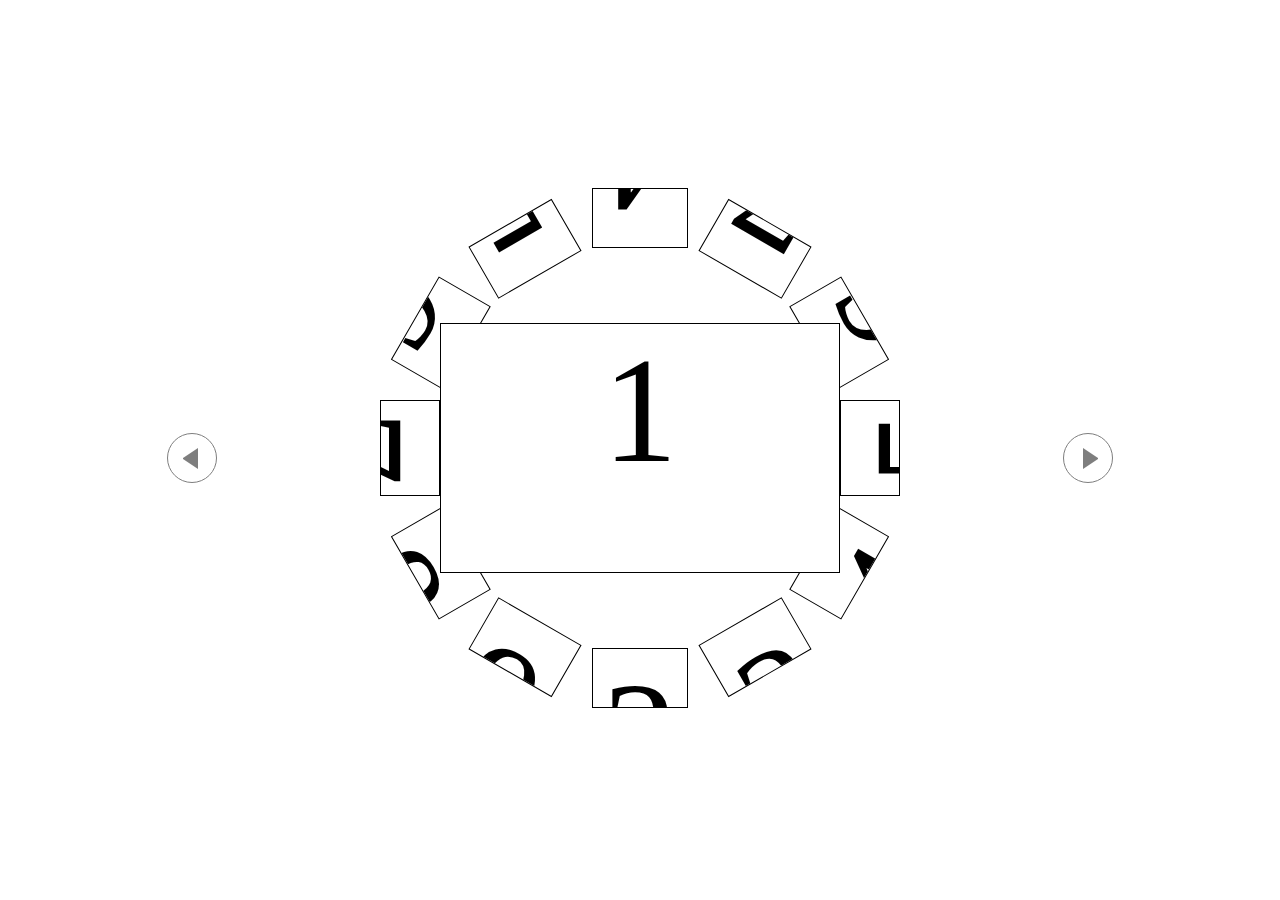
==== slider1/index.html @ 907deba1 "add html css and js file for write code of slider images" ====
<!DOCTYPE html>
<html>

<head>
    <title>Examples Easy Silder</title>
    <meta name="viewport" content="width=device-width, initial-scale=1">
    <link href="style.css" rel="stylesheet" type="text/css" />
    <script src="https://ajax.googleapis.com/ajax/libs/jquery/3.2.1/jquery.min.js"></script>
    <script src="script.js"></script>
</head>

<body>

    <section>
        <div class="slider slider_clock">
            <div>1</div>
            <div>2</div>
            <div>3</div>
            <div>4</div>
            <div>5</div>
            <div>6</div>
            <div>7</div>
            <div>8</div>
            <div>9</div>
            <div class="next_button"></div>
            <div class="prev_button"></div>
        </div>
        <script>
            $(document).ready(function () {
                 $('.slider_clock').EasySlides({
                     'autoplay': true,
                     'stepbystep': false,
                     'show': 15
                 })
             });
         </script>
    </section>
</body>

</html>
---- slider1/style.css ----
/*  
Hey Dear, I'm Md Mijanur Rahaman, 
Founder & CEO of MR Laboratory.
I have 2 years experience of Blogger template Development. I have enough ideas about HTML CSS and JavaScript to develop blogger theme. Inshaallah I will do better things for you. I can solve Blogger's problem. If you have any problem you can let me know, I will try my best to solve your problem.
Hire me for your work.
Email: admin@mrlaboratory.com
Fb: fb.com/mdmijanurrahaman.mr
Phone No: 01854650673
*/
*{
    padding: 0%;
    margin: 0%;
    box-sizing: border-box;
}

body{
width: 100%;
min-height: 100vh;

}
.slider_clock {
    width: 70vw;
    height: 70vw;
    position: relative;
    margin: 0 auto;
    user-select: none;
}

.slider_clock > * {
    transition: ease all 1s;
}

.slider_clock .active {
    position: absolute;
    left: 50%;
    top: 50%;
    margin-left: -200px;
    margin-top: -125px;
    width: 400px;
    height: 250px;
    transform: rotate(0deg);
    opacity: 1;
    z-index: 10;
    background: #fff;
    overflow: hidden;
}

.slider_clock .next1,
.slider_clock .next2,
.slider_clock .next3,
.slider_clock .next4,
.slider_clock .next5,
.slider_clock .next6,
.slider_clock .next7,
.slider_clock .prev1,
.slider_clock .prev2,
.slider_clock .prev3,
.slider_clock .prev4,
.slider_clock .prev5,
.slider_clock .prev6,
.slider_clock .prev7,
.slider_clock .hidden {
    position: absolute;
    left: 50%;
    top: 50%;
    width: 96px;
    height: 60px;
    margin-top: 200px;
    margin-left: -48px;
    transform-origin: 48px -200px;
    transform: rotate(0deg);
    opacity: 1;
    overflow: hidden;
}

.slider_clock .next2 {
    transform: rotate(-30deg);
}

.slider_clock .next3 {
    transform: rotate(-60deg);
}

.slider_clock .next4 {
    transform: rotate(-90deg);
}

.slider_clock .next5 {
    transform: rotate(-120deg);
}

.slider_clock .next6 {
    transform: rotate(-150deg);
}

.slider_clock .next7 {
    opacity: 0;
    transform: rotate(-180deg);
}

.slider_clock .prev1 {
    transform: rotate(30deg);
}

.slider_clock .prev2 {
    transform: rotate(60deg);
}

.slider_clock .prev3 {
    transform: rotate(90deg);
}

.slider_clock .prev4 {
    transform: rotate(120deg);
}

.slider_clock .prev5 {
    transform: rotate(150deg);
}

.slider_clock .prev6 {
    transform: rotate(180deg);
}

.slider_clock .prev7 {
    opacity: 0;
    transform: rotate(210deg);
}

.slider_clock .hidden {
    opacity: 0;
    transform: rotate(180deg);
}


/*********************************/

.nav_indicators {
    position: absolute;
    bottom: 0px;
    left: 0px;
    width: 100%;
    text-align: center;
    z-index: 50000;
}

.nav_indicators ul {
    position: static;
    display: inline-block;
    margin: 0 auto;
    padding: 0;
}

.nav_indicators ul li {
    position: static;
    display: inline-block;
    width: 10px;
    height: 10px;
    margin: 5px;
    padding: 0;
    overflow: hidden;
    background: #fff;
    color: #fff;
    border: 2px solid #000;
    border-radius: 50%;
    cursor: pointer;
}

.nav_indicators ul li.active {
    position: static;
    display: inline-block;
    width: 10px;
    height: 10px;
    margin: 5px;
    padding: 0;
    background: #555;
    color: #555;
    border: 2px solid #aaa;
    border-radius: 50%;
    cursor: pointer;
}

/**********************************/

.next_button,
.prev_button {
    position: absolute;
    left: 100% !important;
    top: 50% !important;
    margin: -15px 0 0 -25px !important;
    width: 50px !important;
    height: 50px !important;
    border: 1px solid #000 !important;
    background: #fff !important;
    opacity: 0.5 !important;
    z-index: 5000 !important;
    cursor: pointer;
    text-align: center;
    line-height: 30px;
    border-radius: 50%;

}

.prev_button {
    position: absolute;
    left: 0% !important;
}

.next_button:hover,
.prev_button:hover {
    opacity: 1 !important;
}
.next_button:after,
.prev_button:after {
    content: "";
    position: absolute;
    top: 50%;
    left: 50%;
    width: 1px;
    height: 1px;
    margin-top: -10px;
}

.next_button:after {
    border-left: 15px solid #000;
    border-right: 15px solid transparent;
    border-bottom: 10px solid transparent;
    border-top: 10px solid transparent;
    margin-left: -5px;
}

.prev_button:after {
    border-right: 15px solid #000;
    border-left: 15px solid transparent;
    border-bottom: 10px solid transparent;
    border-top: 10px solid transparent;
    margin-left: -25px;
}


div.slider > div:not(.nav_indicators):not(.next_button):not(.prev_button) {
    border: 1px solid #000;
    text-align: center;
    box-sizing: border-box;
    font-size: 150px;
}
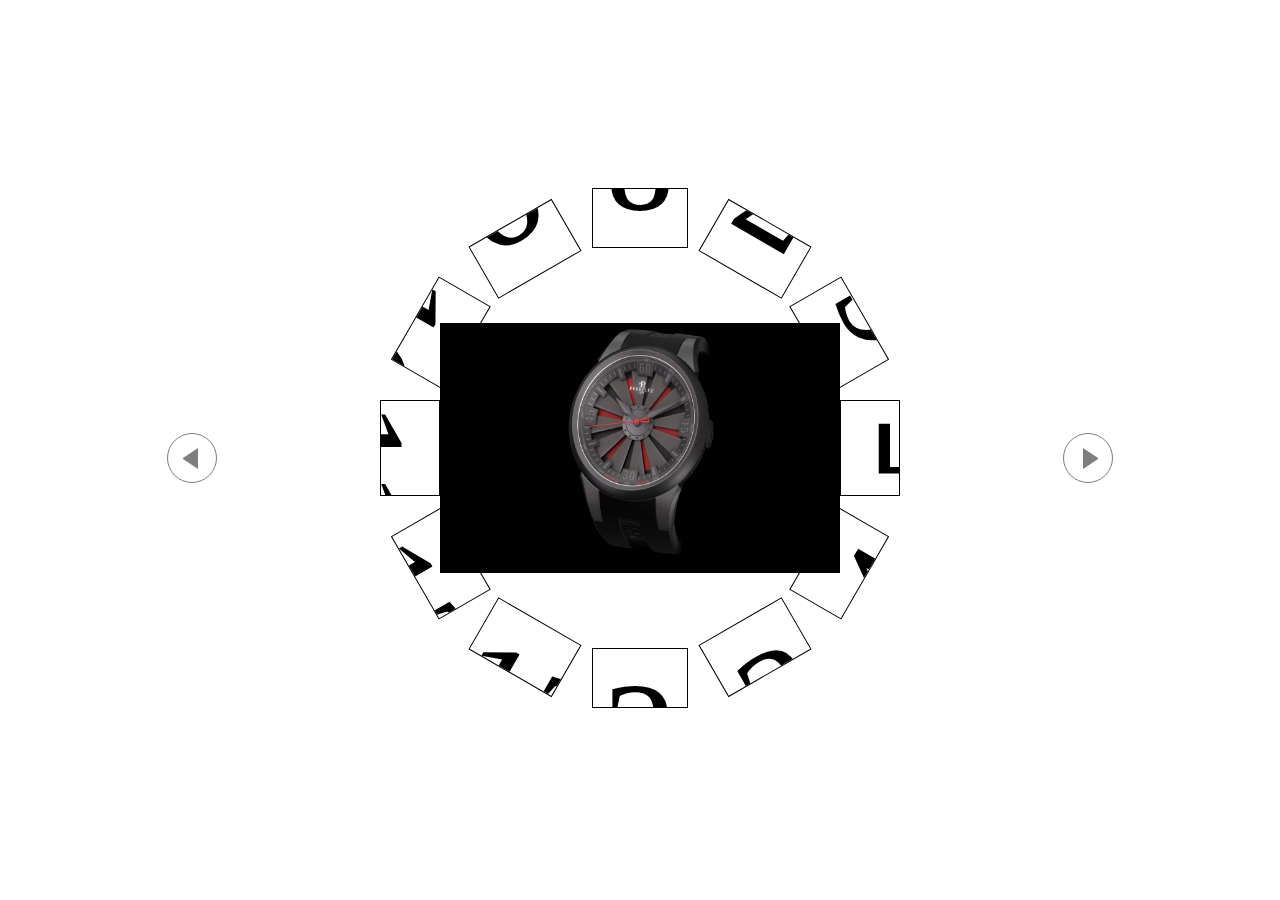
==== commit 2937ab22: "add img file" ====
--- a/slider1/index.html
+++ b/slider1/index.html
@@ -1,6 +1,5 @@
 <!DOCTYPE html>
 <html>
-
 <head>
     <title>Examples Easy Silder</title>
     <meta name="viewport" content="width=device-width, initial-scale=1">
@@ -13,7 +12,10 @@
 
     <section>
         <div class="slider slider_clock">
-            <div>1</div>
+            <div>
+<img src="img/watch.jpg" alt="Watch">
+
+            </div>
             <div>2</div>
             <div>3</div>
             <div>4</div>
@@ -22,6 +24,10 @@
             <div>7</div>
             <div>8</div>
             <div>9</div>
+            <div>10</div>
+            <div>11</div>
+            <div>12</div>
+            <div>13</div>
             <div class="next_button"></div>
             <div class="prev_button"></div>
         </div>
--- a/slider1/style.css
+++ b/slider1/style.css
@@ -28,6 +28,12 @@
 
 .slider_clock > * {
     transition: ease all 1s;
+}
+
+
+.slider img{
+    width: 100%;
+    height: 100%;
 }
 
 .slider_clock .active {
